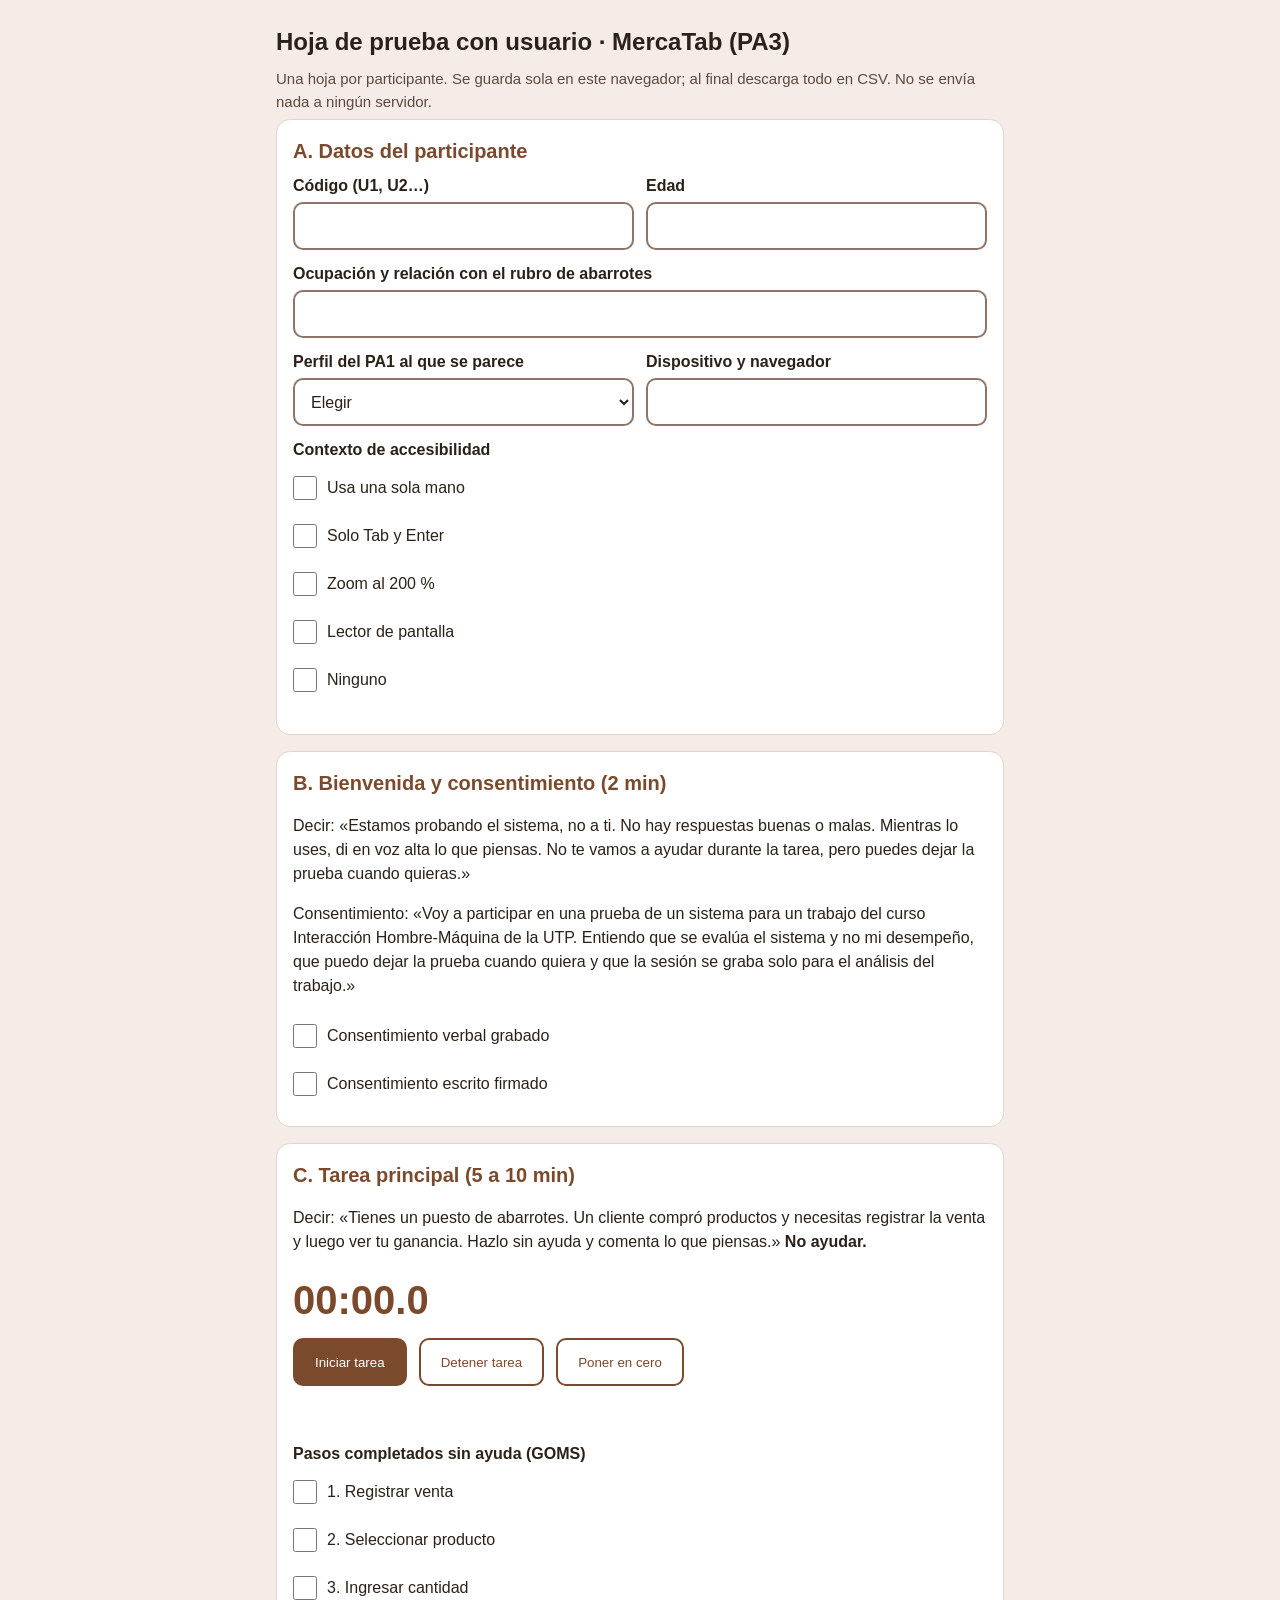
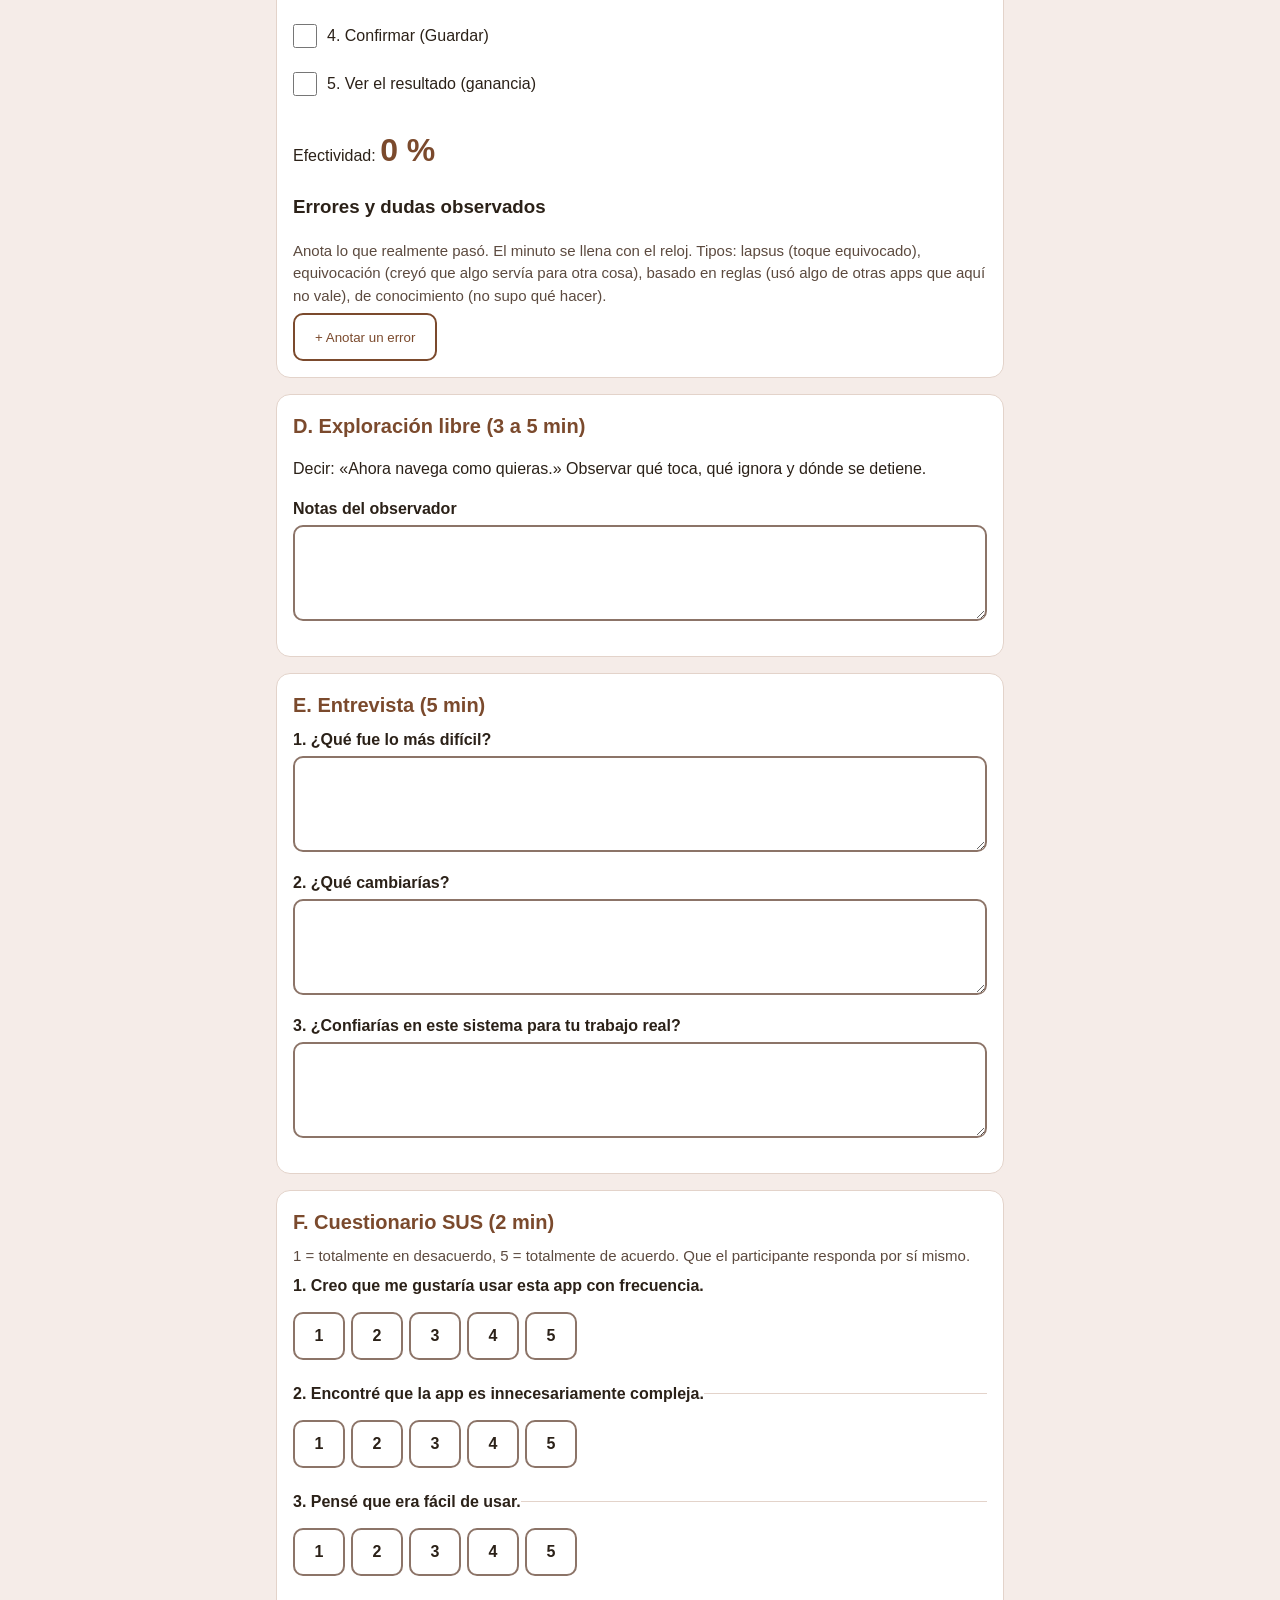
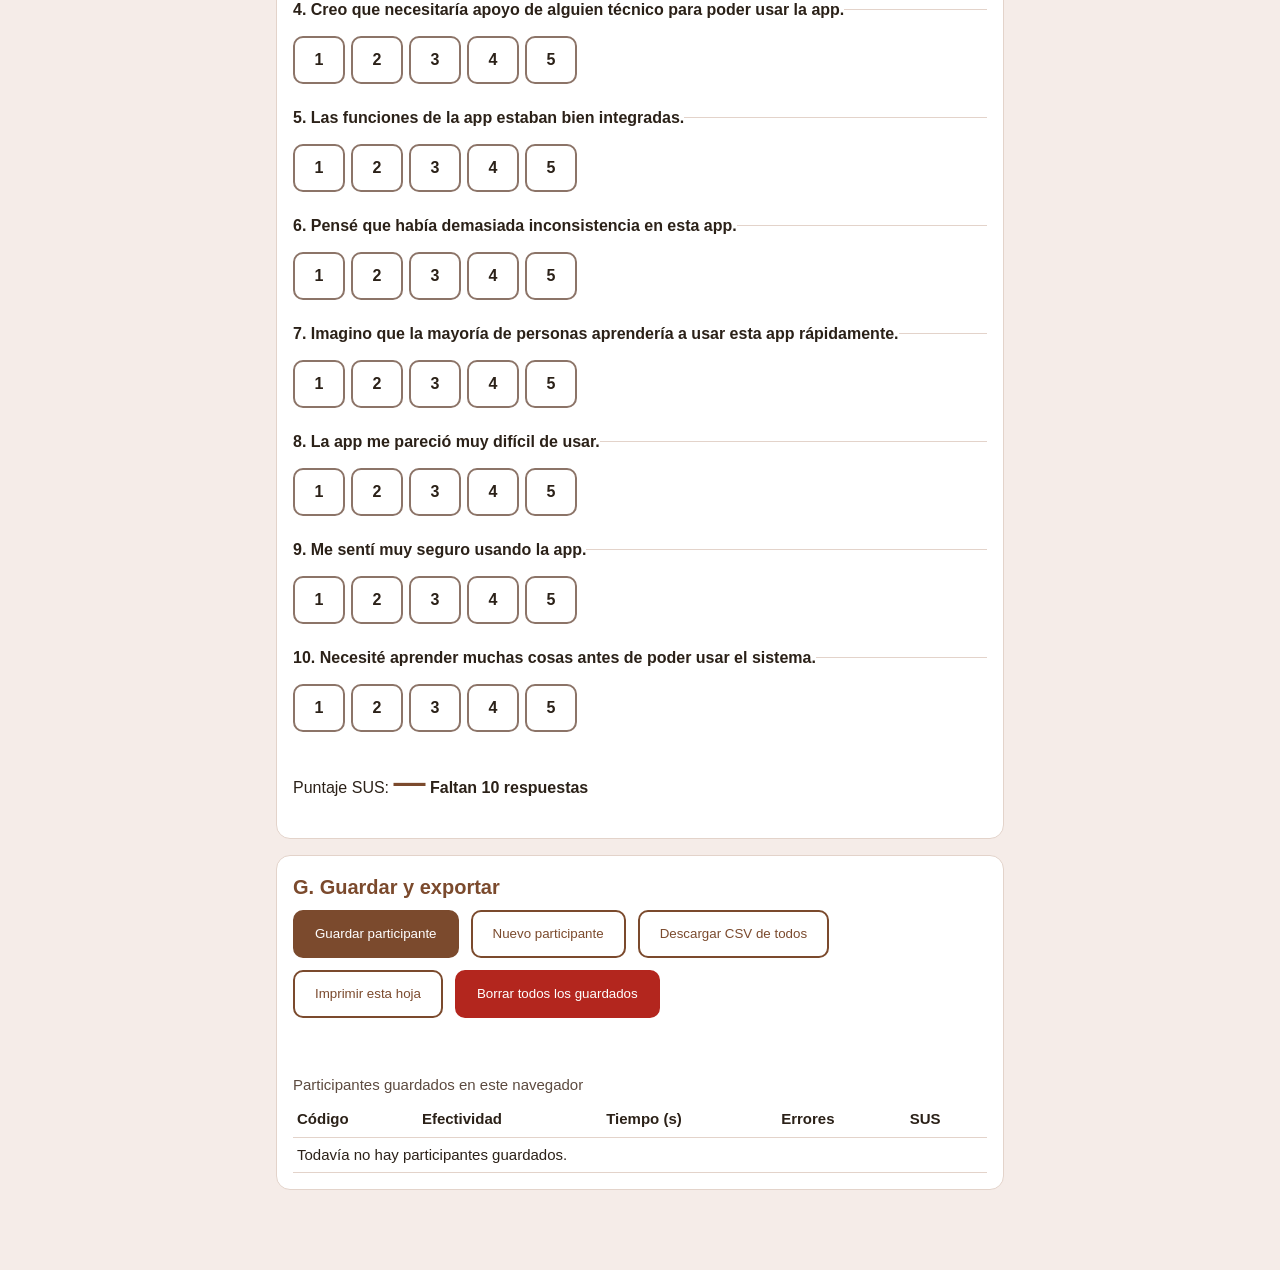
==== PRUEBA_CON_USUARIOS.html @ 531cc6e1 "Agregar hoja digital de prueba con usuario y su prueba automática Sonnet 5.5 <noreply@anthropic.com>" ====
<!doctype html>
<html lang="es">
<head>
<meta charset="utf-8">
<meta name="viewport" content="width=device-width, initial-scale=1">
<title>Hoja de prueba con usuario · MercaTab PA3</title>
<style>
  :root { --crema: #F5ECE8; --marron: #7B4A2D; --marron-osc: #5A3420; --tinta: #2B2118; --tinta-2: #5C4A3F; --linea: #8C7468; --rojo: #B3261E; --ok: #1F6B3B; --foco: #0B3D91; --durazno: #F4A27A; }
  * { box-sizing: border-box; }
  body { margin: 0; background: var(--crema); color: var(--tinta); font: 400 1rem/1.5 'Atkinson Hyperlegible', 'Segoe UI', Arial, sans-serif; }
  main { max-width: 760px; margin: 0 auto; padding: 16px 16px 64px; }
  h1 { font-size: 1.5rem; margin: 8px 0; } h2 { font-size: 1.25rem; color: var(--marron); margin: 0 0 8px; }
  section { background: #fff; border: 1px solid #E3D3CA; border-radius: 14px; padding: 16px; margin-bottom: 16px; }
  :focus-visible { outline: 3px solid var(--foco); outline-offset: 2px; }
  label, legend { display: block; font-weight: 700; margin-bottom: 4px; padding: 0; }
  input[type=text], input[type=number], select, textarea { width: 100%; min-height: 48px; padding: 8px 12px; font: inherit; color: var(--tinta); background: #fff; border: 2px solid var(--linea); border-radius: 10px; }
  textarea { min-height: 96px; resize: vertical; }
  .campo { margin-bottom: 12px; } .ayuda { margin: 0 0 6px; font-size: .9375rem; color: var(--tinta-2); }
  .dos { display: grid; grid-template-columns: repeat(auto-fit, minmax(220px, 1fr)); gap: 12px; }
  button, .boton { min-height: 48px; min-width: 44px; padding: 0 20px; font: 700 1rem/1.2 inherit; font-family: inherit; color: #fff; background: var(--marron); border: 2px solid var(--marron); border-radius: 10px; cursor: pointer; }
  button:hover { background: var(--marron-osc); border-color: var(--marron-osc); }
  button.sec { background: transparent; color: var(--marron); } button.peligro { background: var(--rojo); border-color: var(--rojo); }
  .filas { display: flex; flex-wrap: wrap; gap: 12px; margin-top: 8px; }
  .opcion { display: flex; align-items: center; gap: 10px; min-height: 44px; font-weight: 400; }
  .opcion input { width: 24px; height: 24px; accent-color: var(--marron); margin: 0; }
  fieldset { border: 0; margin: 0 0 12px; padding: 0; min-width: 0; }
  .reloj { font-size: 2.5rem; font-weight: 700; color: var(--marron); margin: 4px 0 8px; }
  .error-fila { border: 1px solid #E3D3CA; border-radius: 10px; padding: 12px; margin-bottom: 12px; display: grid; gap: 8px; grid-template-columns: 90px 1fr; }
  .error-fila .ancho { grid-column: 1 / -1; }
  .sus-p { border-top: 1px solid #E3D3CA; padding: 10px 0; } .sus-p:first-of-type { border-top: 0; }
  .escala { display: flex; gap: 6px; flex-wrap: wrap; } .escala label { display: flex; align-items: center; justify-content: center; width: 52px; min-height: 48px; border: 2px solid var(--linea); border-radius: 10px; margin: 0; cursor: pointer; }
  .escala input { position: absolute; opacity: 0; } .escala input:checked + span { font-weight: 700; }
  .escala label:has(input:checked) { background: var(--durazno); border-color: var(--marron); }
  .escala label:has(input:focus-visible) { outline: 3px solid var(--foco); outline-offset: 2px; }
  .marcador { font-size: 2rem; font-weight: 700; color: var(--marron); } .estado { font-weight: 700; min-height: 24px; }
  table { width: 100%; border-collapse: collapse; font-size: .9375rem; } th, td { padding: 6px 4px; text-align: left; border-bottom: 1px solid #E3D3CA; }
  .saltar { position: absolute; left: 16px; top: -100px; background: var(--tinta); color: #fff; padding: 12px 20px; border-radius: 10px; font-weight: 700; } .saltar:focus { top: 8px; }
  @media print { button, .no-imprimir, .saltar { display: none !important; } body { background: #fff; } }
</style>
</head>
<body>
<a class="saltar" href="#principal">Ir al contenido principal</a>
<main id="principal" tabindex="-1">
  <h1>Hoja de prueba con usuario · MercaTab (PA3)</h1>
  <p class="ayuda">Una hoja por participante. Se guarda sola en este navegador; al final descarga todo en CSV. No se envía nada a ningún servidor.</p>

  <form id="f" novalidate>
  <section aria-labelledby="h-datos">
    <h2 id="h-datos">A. Datos del participante</h2>
    <div class="dos">
      <div class="campo"><label for="codigo">Código (U1, U2…)</label><input id="codigo" name="codigo" type="text" autocomplete="off"></div>
      <div class="campo"><label for="edad">Edad</label><input id="edad" name="edad" type="number" min="0" autocomplete="off"></div>
    </div>
    <div class="campo"><label for="ocupacion">Ocupación y relación con el rubro de abarrotes</label><input id="ocupacion" name="ocupacion" type="text" autocomplete="off"></div>
    <div class="dos">
      <div class="campo"><label for="perfil">Perfil del PA1 al que se parece</label>
        <select id="perfil" name="perfil" autocomplete="off"><option value="">Elegir</option><option>Don Teo</option><option>Jimena</option><option>Otro</option></select></div>
      <div class="campo"><label for="dispositivo">Dispositivo y navegador</label><input id="dispositivo" name="dispositivo" type="text" autocomplete="off"></div>
    </div>
    <fieldset><legend>Contexto de accesibilidad</legend>
      <label class="opcion"><input type="checkbox" name="ctx_una_mano"> Usa una sola mano</label>
      <label class="opcion"><input type="checkbox" name="ctx_teclado"> Solo Tab y Enter</label>
      <label class="opcion"><input type="checkbox" name="ctx_zoom"> Zoom al 200 %</label>
      <label class="opcion"><input type="checkbox" name="ctx_lector"> Lector de pantalla</label>
      <label class="opcion"><input type="checkbox" name="ctx_ninguno"> Ninguno</label>
    </fieldset>
  </section>

  <section aria-labelledby="h-consent">
    <h2 id="h-consent">B. Bienvenida y consentimiento (2 min)</h2>
    <p>Decir: «Estamos probando el sistema, no a ti. No hay respuestas buenas o malas. Mientras lo uses, di en voz alta lo que piensas. No te vamos a ayudar durante la tarea, pero puedes dejar la prueba cuando quieras.»</p>
    <p>Consentimiento: «Voy a participar en una prueba de un sistema para un trabajo del curso Interacción Hombre-Máquina de la UTP. Entiendo que se evalúa el sistema y no mi desempeño, que puedo dejar la prueba cuando quiera y que la sesión se graba solo para el análisis del trabajo.»</p>
    <label class="opcion"><input type="checkbox" name="consent_verbal"> Consentimiento verbal grabado</label>
    <label class="opcion"><input type="checkbox" name="consent_escrito"> Consentimiento escrito firmado</label>
  </section>

  <section aria-labelledby="h-tarea">
    <h2 id="h-tarea">C. Tarea principal (5 a 10 min)</h2>
    <p>Decir: «Tienes un puesto de abarrotes. Un cliente compró productos y necesitas registrar la venta y luego ver tu ganancia. Hazlo sin ayuda y comenta lo que piensas.» <strong>No ayudar.</strong></p>
    <p class="reloj" id="reloj" role="timer" aria-label="Tiempo de la tarea">00:00.0</p>
    <div class="filas no-imprimir">
      <button type="button" id="b-inicio">Iniciar tarea</button>
      <button type="button" id="b-fin" class="sec" disabled>Detener tarea</button>
      <button type="button" id="b-cero" class="sec">Poner en cero</button>
    </div>
    <p class="estado" id="estado-reloj" role="status"></p>
    <fieldset><legend>Pasos completados sin ayuda (GOMS)</legend>
      <label class="opcion"><input type="checkbox" class="paso" name="paso1"> 1. Registrar venta</label>
      <label class="opcion"><input type="checkbox" class="paso" name="paso2"> 2. Seleccionar producto</label>
      <label class="opcion"><input type="checkbox" class="paso" name="paso3"> 3. Ingresar cantidad</label>
      <label class="opcion"><input type="checkbox" class="paso" name="paso4"> 4. Confirmar (Guardar)</label>
      <label class="opcion"><input type="checkbox" class="paso" name="paso5"> 5. Ver el resultado (ganancia)</label>
    </fieldset>
    <p>Efectividad: <span class="marcador" id="efectividad">0 %</span></p>

    <h3>Errores y dudas observados</h3>
    <p class="ayuda">Anota lo que realmente pasó. El minuto se llena con el reloj. Tipos: lapsus (toque equivocado), equivocación (creyó que algo servía para otra cosa), basado en reglas (usó algo de otras apps que aquí no vale), de conocimiento (no supo qué hacer).</p>
    <div id="errores"></div>
    <button type="button" id="b-error" class="sec no-imprimir">+ Anotar un error</button>
  </section>

  <section aria-labelledby="h-expl">
    <h2 id="h-expl">D. Exploración libre (3 a 5 min)</h2>
    <p>Decir: «Ahora navega como quieras.» Observar qué toca, qué ignora y dónde se detiene.</p>
    <div class="campo"><label for="exploracion">Notas del observador</label><textarea id="exploracion" name="exploracion"></textarea></div>
  </section>

  <section aria-labelledby="h-ent">
    <h2 id="h-ent">E. Entrevista (5 min)</h2>
    <div class="campo"><label for="ent1">1. ¿Qué fue lo más difícil?</label><textarea id="ent1" name="ent1"></textarea></div>
    <div class="campo"><label for="ent2">2. ¿Qué cambiarías?</label><textarea id="ent2" name="ent2"></textarea></div>
    <div class="campo"><label for="ent3">3. ¿Confiarías en este sistema para tu trabajo real?</label><textarea id="ent3" name="ent3"></textarea></div>
  </section>

  <section aria-labelledby="h-sus">
    <h2 id="h-sus">F. Cuestionario SUS (2 min)</h2>
    <p class="ayuda">1 = totalmente en desacuerdo, 5 = totalmente de acuerdo. Que el participante responda por sí mismo.</p>
    <div id="sus"></div>
    <p>Puntaje SUS: <span class="marcador" id="sus-puntaje">—</span> <span id="sus-texto" class="estado" role="status"></span></p>
  </section>
  </form>

  <section aria-labelledby="h-guardar">
    <h2 id="h-guardar">G. Guardar y exportar</h2>
    <div class="filas no-imprimir">
      <button type="button" id="b-guardar">Guardar participante</button>
      <button type="button" id="b-nuevo" class="sec">Nuevo participante</button>
      <button type="button" id="b-csv" class="sec">Descargar CSV de todos</button>
      <button type="button" id="b-imprimir" class="sec">Imprimir esta hoja</button>
      <button type="button" id="b-borrar" class="peligro">Borrar todos los guardados</button>
    </div>
    <p class="estado" id="estado-guardar" role="status"></p>
    <table><caption class="ayuda" style="text-align:left">Participantes guardados en este navegador</caption>
      <thead><tr><th scope="col">Código</th><th scope="col">Efectividad</th><th scope="col">Tiempo (s)</th><th scope="col">Errores</th><th scope="col">SUS</th></tr></thead>
      <tbody id="guardados"></tbody></table>
  </section>
</main>

<script>
const SUS_Q = ['Creo que me gustaría usar esta app con frecuencia.', 'Encontré que la app es innecesariamente compleja.', 'Pensé que era fácil de usar.',
  'Creo que necesitaría apoyo de alguien técnico para poder usar la app.', 'Las funciones de la app estaban bien integradas.', 'Pensé que había demasiada inconsistencia en esta app.',
  'Imagino que la mayoría de personas aprendería a usar esta app rápidamente.', 'La app me pareció muy difícil de usar.', 'Me sentí muy seguro usando la app.',
  'Necesité aprender muchas cosas antes de poder usar el sistema.'];
const TIPOS = ['Lapsus', 'Equivocación', 'Basado en reglas', 'De conocimiento'];
const PANTALLAS = ['Inicio', 'Productos', 'Agregar producto', 'Ventas', 'Agregar venta', 'Ganancias', 'Perfil', 'Comprobantes', 'Otra'];
const CLAVE = 'mercatab.pruebas', BORRADOR = 'mercatab.borrador';
const $ = s => document.querySelector(s), $$ = s => [...document.querySelectorAll(s)];
const esc = s => String(s ?? '').replace(/[&<>"']/g, c => ({ '&': '&amp;', '<': '&lt;', '>': '&gt;', '"': '&quot;', "'": '&#39;' }[c]));
let errores = [], tiempo = 0, inicio = null, intervalo = null;

// SUS: impares (1,3,5,7,9) restan 1; pares restan la respuesta a 5; suma × 2,5
const susPuntaje = r => r.reduce((s, v, i) => s + (i % 2 === 0 ? v - 1 : 5 - v), 0) * 2.5;
const susTexto = p => p >= 85 ? 'excelente' : p >= 70 ? 'aceptable' : p >= 50 ? 'marginal' : 'inaceptable';
const mmss = s => `${String(Math.floor(s / 60)).padStart(2, '0')}:${(s % 60).toFixed(1).padStart(4, '0')}`;

$('#sus').innerHTML = SUS_Q.map((q, i) => `
  <fieldset class="sus-p"><legend>${i + 1}. ${esc(q)}</legend>
    <div class="escala">${[1, 2, 3, 4, 5].map(v => `<label><input type="radio" name="sus${i + 1}" value="${v}"><span>${v}</span></label>`).join('')}</div>
  </fieldset>`).join('');

function respuestasSus() { return SUS_Q.map((_, i) => { const r = $(`input[name="sus${i + 1}"]:checked`); return r ? Number(r.value) : null; }); }

function recalcular() {
  const pasos = $$('.paso:checked').length;
  $('#efectividad').textContent = `${pasos / 5 * 100} %`;
  const r = respuestasSus(), faltan = r.filter(v => v === null).length;
  if (faltan) { $('#sus-puntaje').textContent = '—'; $('#sus-texto').textContent = `Faltan ${faltan} respuestas`; }
  else { const p = susPuntaje(r); $('#sus-puntaje').textContent = String(p); $('#sus-texto').textContent = `(${susTexto(p)})`; }
}

function pintarErrores() {
  $('#errores').innerHTML = errores.map((e, i) => `
    <div class="error-fila">
      <div class="campo"><label for="e-min-${i}">Minuto</label><input id="e-min-${i}" data-i="${i}" data-c="min" type="text" value="${esc(e.min)}" autocomplete="off"></div>
      <div class="campo"><label for="e-pan-${i}">Pantalla</label><select id="e-pan-${i}" data-i="${i}" data-c="pantalla" autocomplete="off">${PANTALLAS.map(p => `<option${p === e.pantalla ? ' selected' : ''}>${p}</option>`).join('')}</select></div>
      <div class="campo ancho"><label for="e-que-${i}">Qué pasó o qué dijo</label><input id="e-que-${i}" data-i="${i}" data-c="que" type="text" value="${esc(e.que)}" autocomplete="off"></div>
      <div class="campo"><label for="e-tip-${i}">Tipo</label><select id="e-tip-${i}" data-i="${i}" data-c="tipo" autocomplete="off">${TIPOS.map(t => `<option${t === e.tipo ? ' selected' : ''}>${t}</option>`).join('')}</select></div>
      <div class="campo"><button type="button" class="peligro" data-quitar="${i}" aria-label="Quitar el error ${i + 1}">Quitar</button></div>
    </div>`).join('');
}

function recoger() {
  const d = { fecha: new Date().toISOString(), tiempo_tarea_s: Number(tiempo.toFixed(1)), errores: errores.map(e => ({ ...e })) };
  $$('#f input[name], #f select[name], #f textarea[name]').forEach(el => {
    if (el.type === 'radio') { if (el.checked) d[el.name] = el.value; }
    else d[el.name] = el.type === 'checkbox' ? el.checked : el.value;
  });
  d.pasos = $$('.paso:checked').length; d.efectividad = d.pasos / 5 * 100;
  const r = respuestasSus(); d.sus = r;
  d.sus_puntaje = r.includes(null) ? '' : susPuntaje(r);
  return d;
}

function restaurar(d) {
  $$('#f input[name], #f select[name], #f textarea[name]').forEach(el => {
    if (!(el.name in d) && el.type !== 'radio') return;
    if (el.type === 'radio') el.checked = d[el.name] === el.value;
    else if (el.type === 'checkbox') el.checked = !!d[el.name];
    else el.value = d[el.name] ?? '';
  });
  errores = d.errores || []; tiempo = d.tiempo_tarea_s || 0;
  $('#reloj').textContent = mmss(tiempo); pintarErrores(); recalcular();
}

const borrador = () => localStorage.setItem(BORRADOR, JSON.stringify(recoger()));
const guardados = () => JSON.parse(localStorage.getItem(CLAVE) || '[]');

function pintarGuardados() {
  $('#guardados').innerHTML = guardados().map(d => `<tr><th scope="row">${esc(d.codigo || '(sin código)')}</th><td>${d.efectividad} %</td><td>${d.tiempo_tarea_s}</td><td>${d.errores.length}</td><td>${d.sus_puntaje === '' ? '—' : d.sus_puntaje}</td></tr>`).join('') || '<tr><td colspan="5">Todavía no hay participantes guardados.</td></tr>';
}

function csv() {
  const cab = ['codigo', 'fecha', 'edad', 'ocupacion', 'perfil', 'dispositivo', 'contexto', 'consentimiento', 'tiempo_tarea_s', 'pasos', 'efectividad_pct', 'n_errores',
    ...SUS_Q.map((_, i) => 'sus' + (i + 1)), 'sus_puntaje', 'sus_interpretacion', 'entrevista_dificil', 'entrevista_cambiaria', 'entrevista_confianza', 'exploracion', 'errores_detalle'];
  const celda = v => `"${String(v ?? '').replace(/"/g, '""')}"`;
  const filas = guardados().map(d => {
    const contexto = ['una_mano', 'teclado', 'zoom', 'lector', 'ninguno'].filter(k => d['ctx_' + k]).join(' + ');
    const consent = [d.consent_verbal && 'verbal', d.consent_escrito && 'escrito'].filter(Boolean).join(' + ');
    return [d.codigo, d.fecha, d.edad, d.ocupacion, d.perfil, d.dispositivo, contexto, consent, d.tiempo_tarea_s, d.pasos, d.efectividad, d.errores.length,
      ...d.sus.map(v => v ?? ''), d.sus_puntaje, d.sus_puntaje === '' ? '' : susTexto(d.sus_puntaje), d.ent1, d.ent2, d.ent3, d.exploracion,
      d.errores.map(e => `[${e.min}] ${e.pantalla}: ${e.que} (${e.tipo})`).join(' | ')].map(celda).join(',');
  });
  return '﻿' + [cab.map(celda).join(','), ...filas].join('\r\n');
}

function aviso(t) { const e = $('#estado-guardar'); e.textContent = t; }

// Reloj
function tic() { tiempo = (performance.now() - inicio) / 1000; $('#reloj').textContent = mmss(tiempo); }
$('#b-inicio').onclick = () => { inicio = performance.now() - tiempo * 1000; intervalo = setInterval(tic, 100); $('#b-inicio').disabled = true; $('#b-fin').disabled = false; $('#estado-reloj').textContent = 'Cronómetro en marcha.'; };
$('#b-fin').onclick = () => { clearInterval(intervalo); tic(); $('#b-inicio').disabled = false; $('#b-fin').disabled = true; $('#estado-reloj').textContent = `Tarea detenida en ${mmss(tiempo)} (${tiempo.toFixed(1)} s).`; borrador(); };
$('#b-cero').onclick = () => { clearInterval(intervalo); tiempo = 0; $('#reloj').textContent = mmss(0); $('#b-inicio').disabled = false; $('#b-fin').disabled = true; $('#estado-reloj').textContent = 'Reloj en cero.'; borrador(); };

// Errores
$('#b-error').onclick = () => { errores.push({ min: mmss(tiempo).slice(0, 5), pantalla: 'Inicio', que: '', tipo: TIPOS[0] }); pintarErrores(); borrador(); $(`#e-que-${errores.length - 1}`).focus(); };
$('#errores').addEventListener('input', e => { const i = e.target.dataset.i; if (i !== undefined) { errores[i][e.target.dataset.c] = e.target.value; borrador(); } });
$('#errores').addEventListener('click', e => { const b = e.target.closest('[data-quitar]'); if (b) { errores.splice(Number(b.dataset.quitar), 1); pintarErrores(); borrador(); $('#b-error').focus(); } });

$('#f').addEventListener('input', () => { recalcular(); borrador(); });
$('#b-guardar').onclick = () => {
  const d = recoger();
  if (!d.codigo.trim()) { aviso('Escribe el código del participante antes de guardar.'); $('#codigo').focus(); return; }
  const lista = guardados().filter(x => x.codigo !== d.codigo); lista.push(d);
  localStorage.setItem(CLAVE, JSON.stringify(lista)); pintarGuardados(); aviso(`Guardado: ${d.codigo}. Ya puedes iniciar con otro participante.`);
};
$('#b-nuevo').onclick = () => {
  if (!confirm('¿Limpiar la hoja para un nuevo participante? Lo que no hayas guardado se pierde.')) return;
  clearInterval(intervalo); $('#f').reset(); errores = []; tiempo = 0; $('#reloj').textContent = mmss(0);
  $('#b-inicio').disabled = false; $('#b-fin').disabled = true; pintarErrores(); recalcular(); localStorage.removeItem(BORRADOR); $('#codigo').focus();
};
$('#b-csv').onclick = () => {
  if (!guardados().length) { aviso('Todavía no hay participantes guardados.'); return; }
  const a = document.createElement('a'); a.href = URL.createObjectURL(new Blob([csv()], { type: 'text/csv;charset=utf-8' }));
  a.download = 'pruebas_mercatab_pa3.csv'; a.click(); URL.revokeObjectURL(a.href); aviso('CSV descargado.');
};
$('#b-imprimir').onclick = () => window.print();
$('#b-borrar').onclick = () => { if (confirm('¿Borrar todos los participantes guardados? No se puede deshacer.')) { localStorage.removeItem(CLAVE); pintarGuardados(); aviso('Se borraron los participantes guardados.'); } };
$('.saltar').onclick = e => { e.preventDefault(); $('#principal').focus(); };

try { const b = localStorage.getItem(BORRADOR); if (b) restaurar(JSON.parse(b)); } catch (e) { /* borrador dañado: se empieza en blanco */ }
pintarErrores(); recalcular(); pintarGuardados();
</script>
</body>
</html>
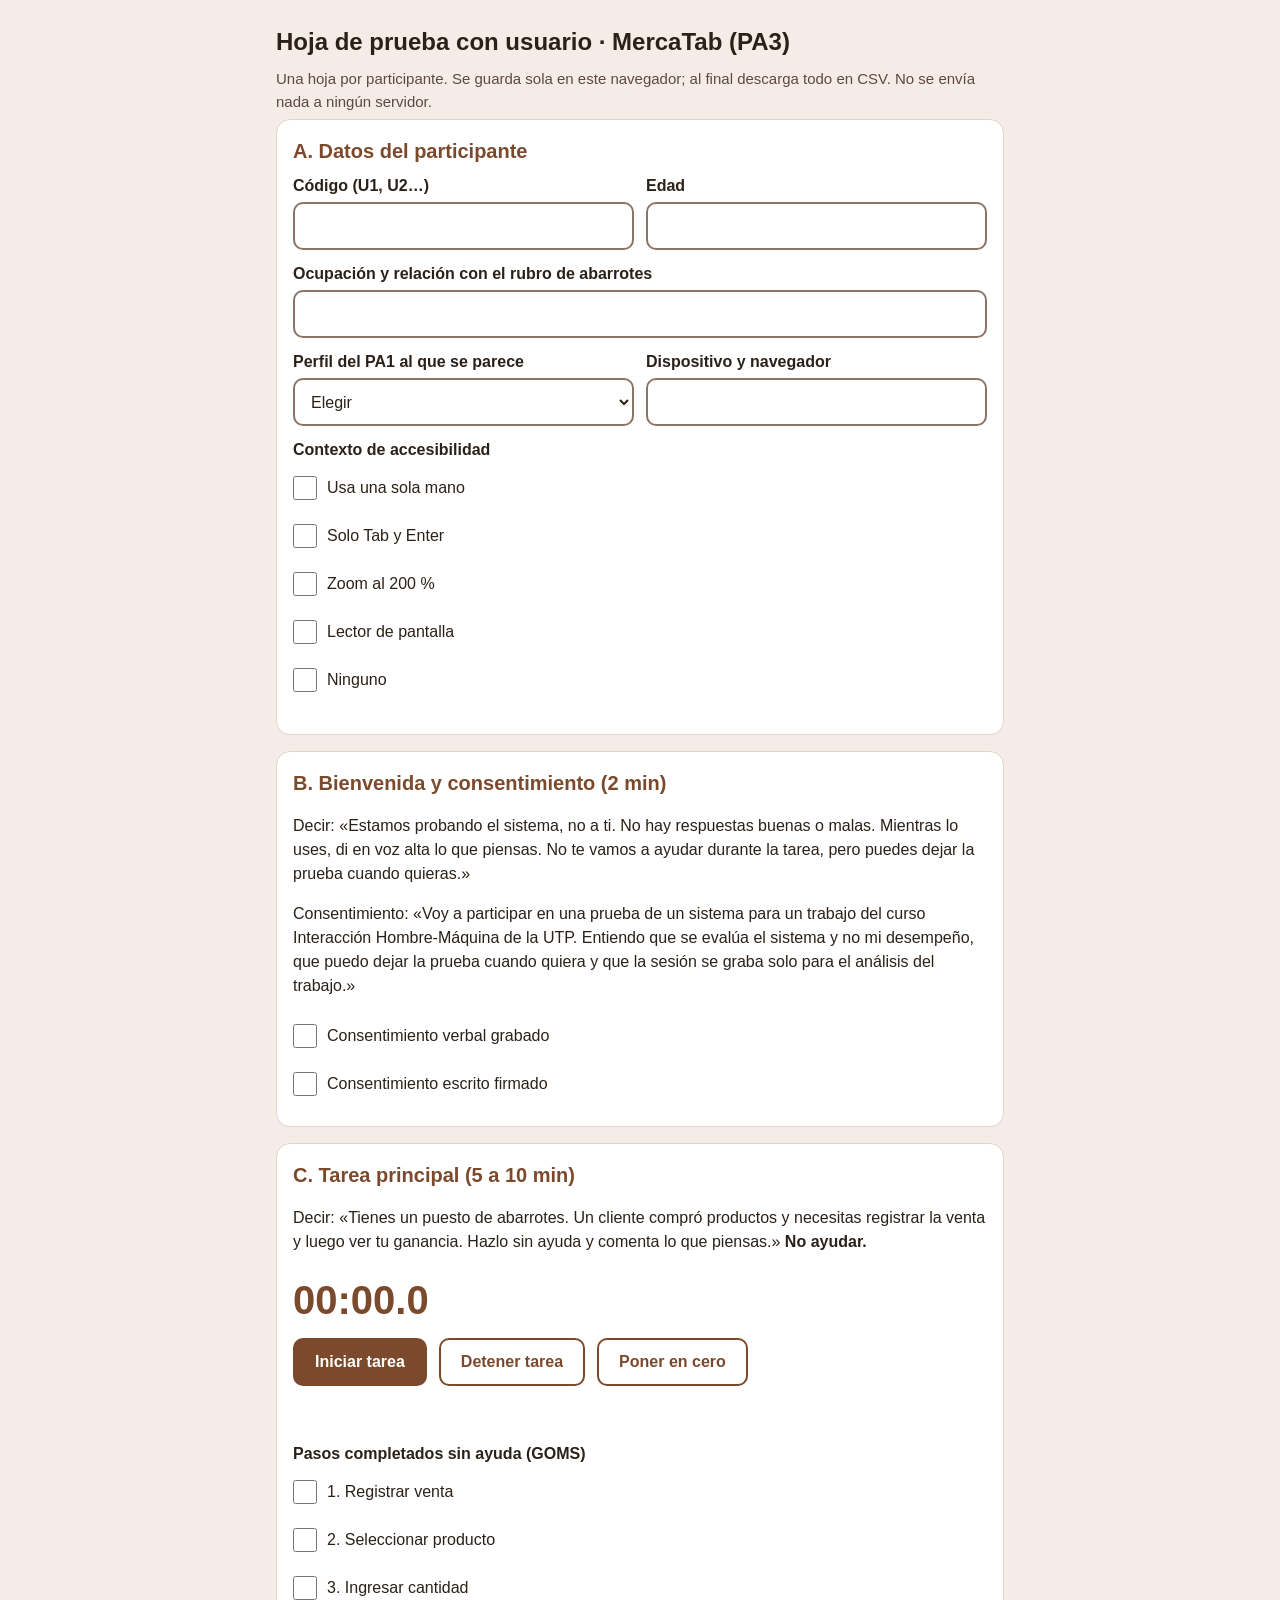
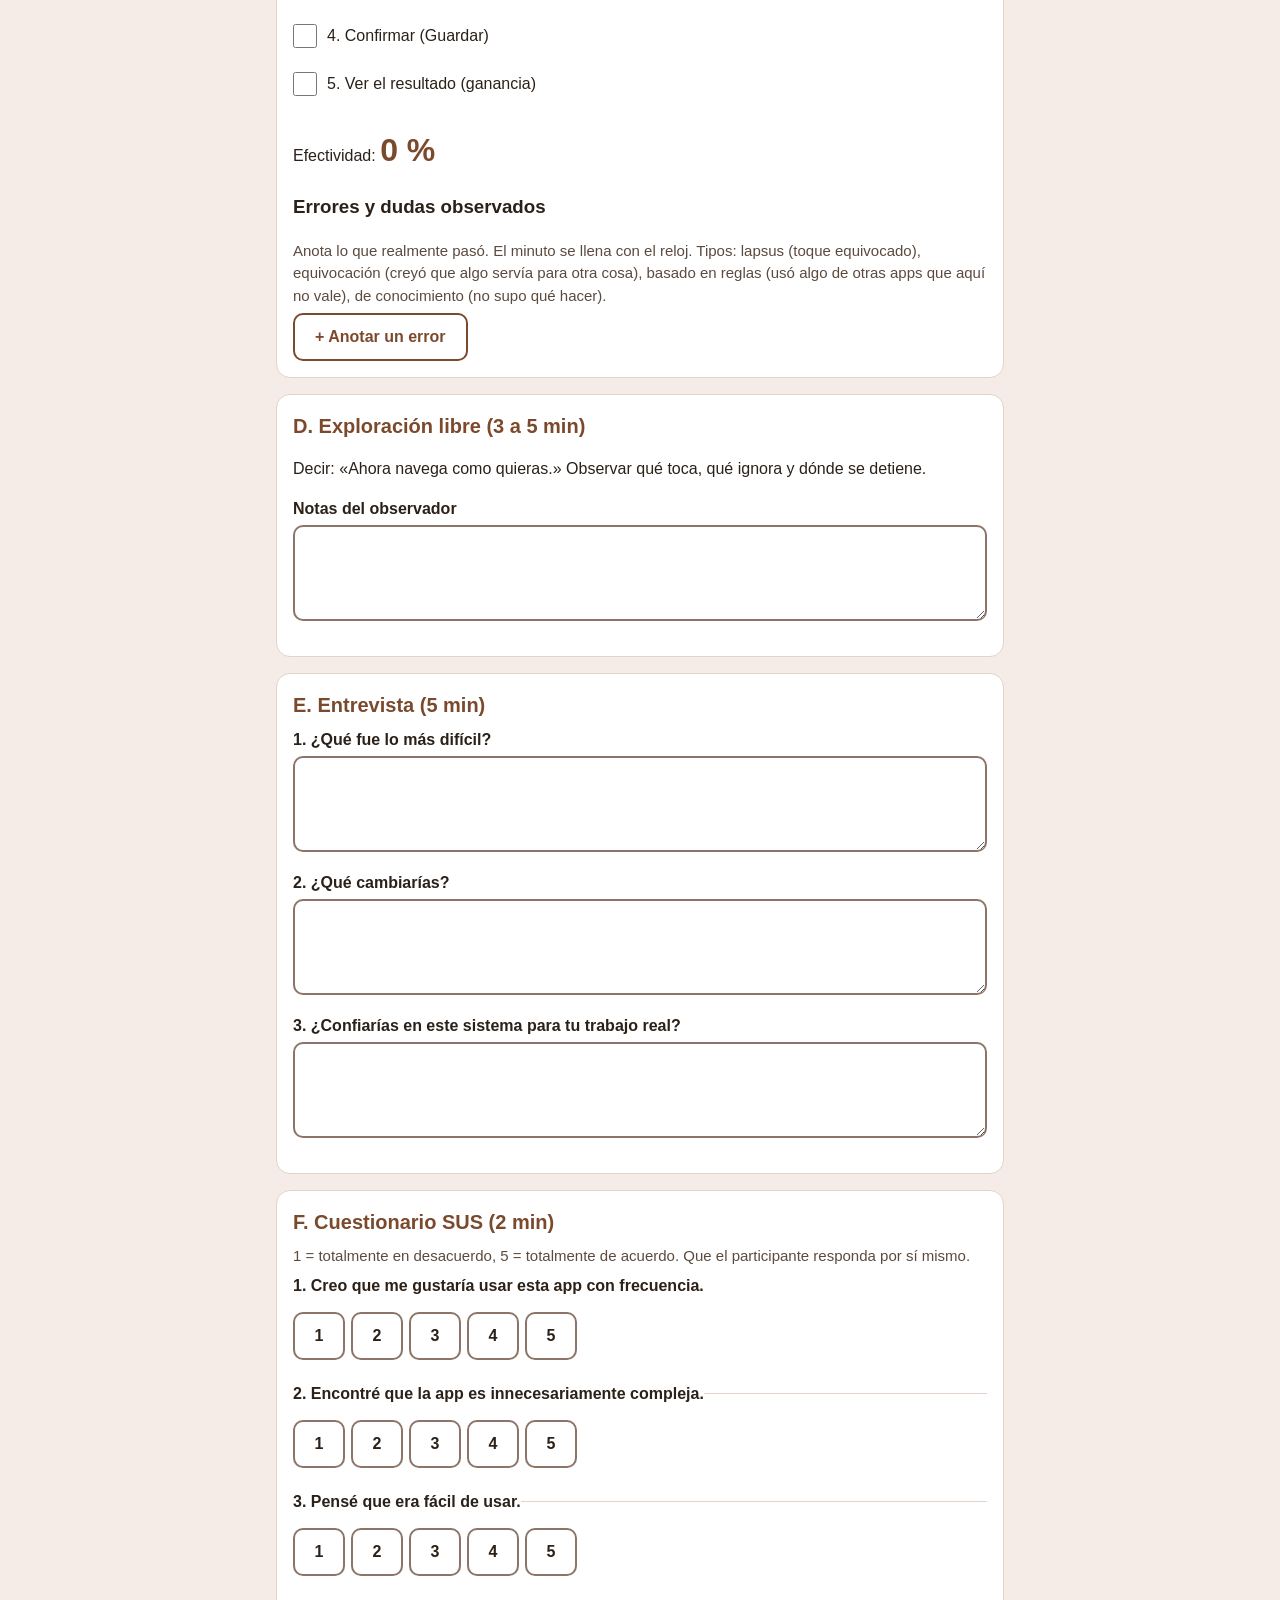
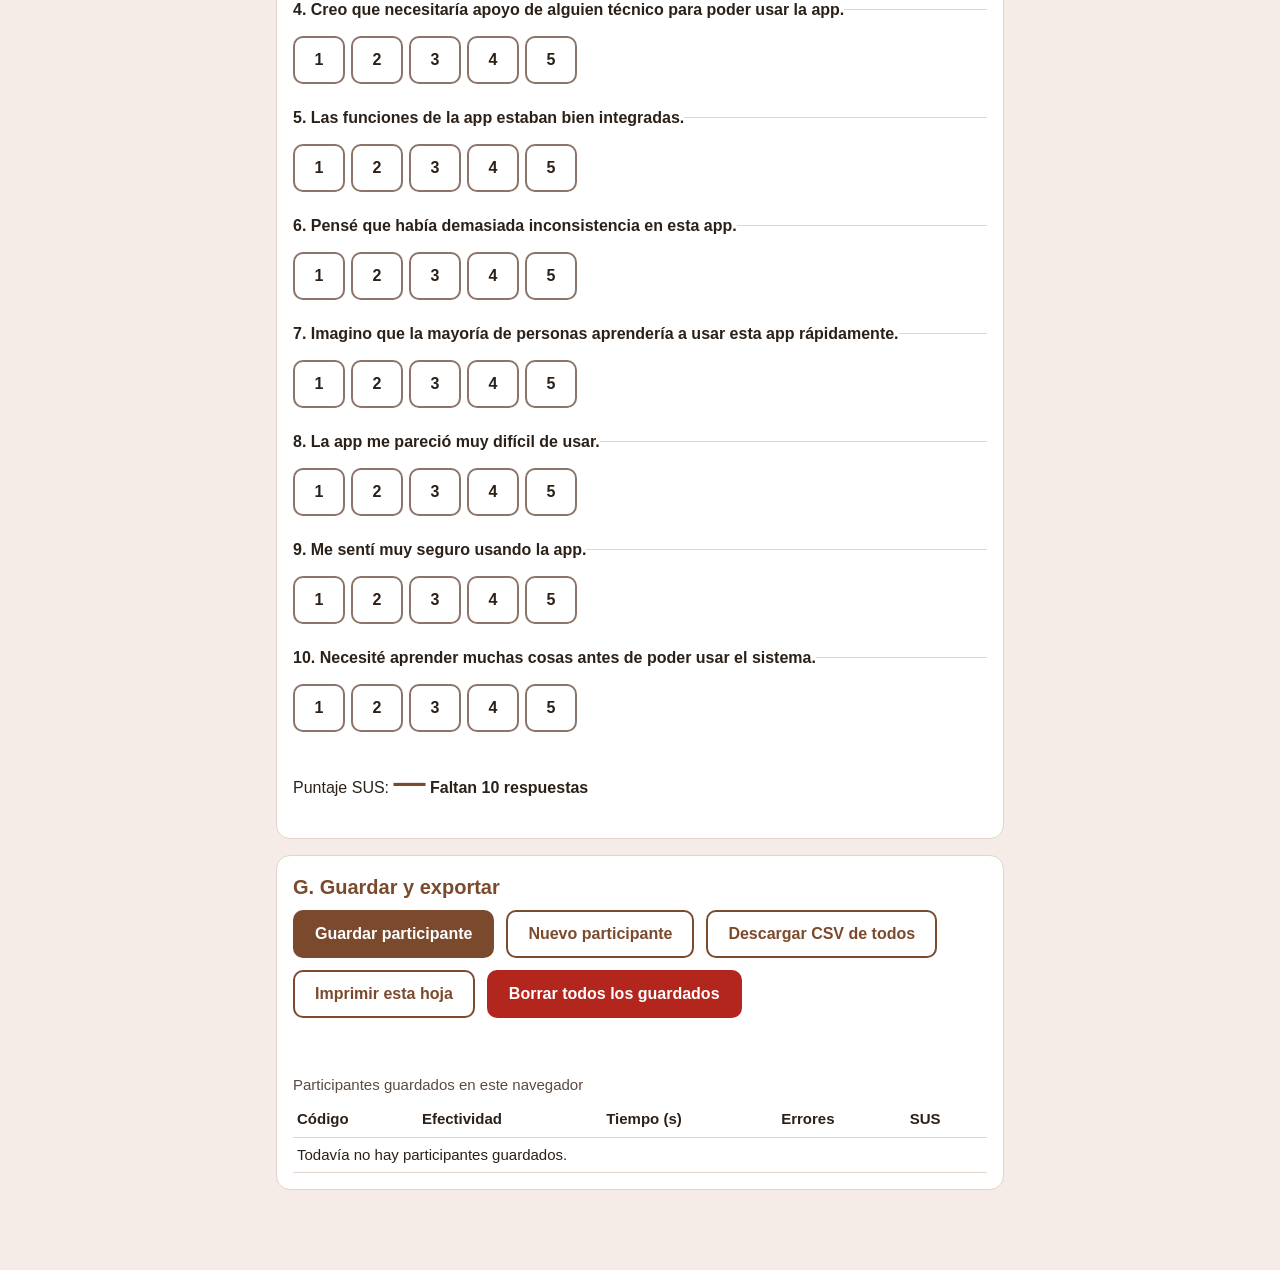
==== commit 825c5f5d: "Corregir fuente de los botones de la hoja de prueba Sonnet 5.5 <noreply@anthropic.com>" ====
--- a/PRUEBA_CON_USUARIOS.html
+++ b/PRUEBA_CON_USUARIOS.html
@@ -17,7 +17,7 @@
   textarea { min-height: 96px; resize: vertical; }
   .campo { margin-bottom: 12px; } .ayuda { margin: 0 0 6px; font-size: .9375rem; color: var(--tinta-2); }
   .dos { display: grid; grid-template-columns: repeat(auto-fit, minmax(220px, 1fr)); gap: 12px; }
-  button, .boton { min-height: 48px; min-width: 44px; padding: 0 20px; font: 700 1rem/1.2 inherit; font-family: inherit; color: #fff; background: var(--marron); border: 2px solid var(--marron); border-radius: 10px; cursor: pointer; }
+  button, .boton { min-height: 48px; min-width: 44px; padding: 0 20px; font-family: inherit; font-size: 1rem; font-weight: 700; line-height: 1.2; color: #fff; background: var(--marron); border: 2px solid var(--marron); border-radius: 10px; cursor: pointer; }
   button:hover { background: var(--marron-osc); border-color: var(--marron-osc); }
   button.sec { background: transparent; color: var(--marron); } button.peligro { background: var(--rojo); border-color: var(--rojo); }
   .filas { display: flex; flex-wrap: wrap; gap: 12px; margin-top: 8px; }
